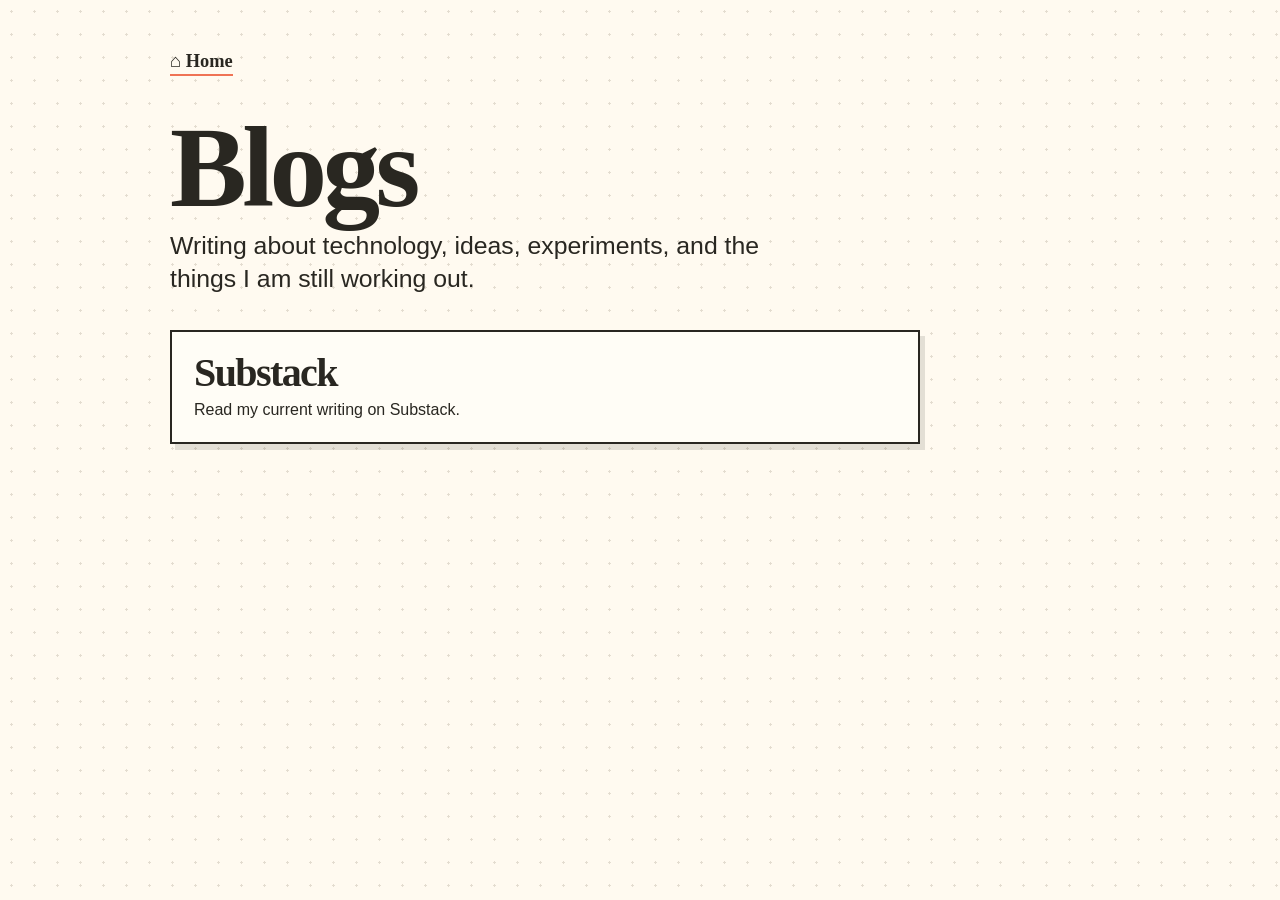
==== blogs/index.html @ 45bda24d "Add projects courses blogs and programs sections" ====
<!doctype html><html lang="en"><head><meta charset="utf-8"><meta name="viewport" content="width=device-width,initial-scale=1"><meta name="description" content="Writing by Gopi."><title>Blogs — GKS Originals</title><link rel="stylesheet" href="../section.css"></head><body><main class="page"><a class="back" href="../">⌂ Home</a><h1>Blogs</h1><p class="intro">Writing about technology, ideas, experiments, and the things I am still working out.</p><section class="list" aria-label="Writing"><a class="item" href="https://substack.com/@gksoriginals"><h2>Substack</h2><p>Read my current writing on Substack.</p></a></section></main></body></html>
---- section.css ----
:root{--ink:#292721;--paper:#fffaf0;--coral:#ef7355;--sun:#ffdc77;--mint:#c8ece2;--lilac:#e4d8f7}*{box-sizing:border-box}body{min-height:100vh;margin:0;color:var(--ink);background-color:var(--paper);background-image:radial-gradient(rgba(92,74,46,.17) 1.1px,transparent 1.1px);background-size:23px 23px;font-family:"Avenir Next",Avenir,sans-serif}.page{width:min(940px,calc(100% - 48px));margin:auto;padding:52px 0 72px}.back{display:inline-flex;align-items:center;gap:8px;color:var(--ink);font:700 1.15rem/1 "Bradley Hand","Comic Sans MS",cursive;text-decoration:none;border-bottom:2px solid var(--coral);padding-bottom:4px}h1,h2{font-family:"Bradley Hand","Comic Sans MS",cursive;letter-spacing:-.04em}h1{margin:44px 0 14px;font-size:clamp(4rem,9vw,7.2rem);line-height:.82}.intro{max-width:650px;margin:0 0 34px;font-size:clamp(1.18rem,2.1vw,1.55rem);line-height:1.35}.list{display:grid;gap:16px;max-width:750px}.item{display:block;padding:21px 22px;border:2.5px solid var(--ink);background:#fffdf6;box-shadow:5px 6px 0 rgba(41,39,33,.13);color:var(--ink);text-decoration:none}.item:nth-child(2n){background:var(--mint)}.item:nth-child(3n){background:var(--lilac)}.item h2{margin:0 0 6px;font-size:clamp(1.8rem,4vw,2.5rem);line-height:1}.item p{margin:0;line-height:1.4}.item:focus-visible,.back:focus-visible{outline:3px solid var(--coral);outline-offset:4px}@media(max-width:600px){.page{width:min(100% - 34px,940px);padding-top:34px}h1{margin-top:36px}}
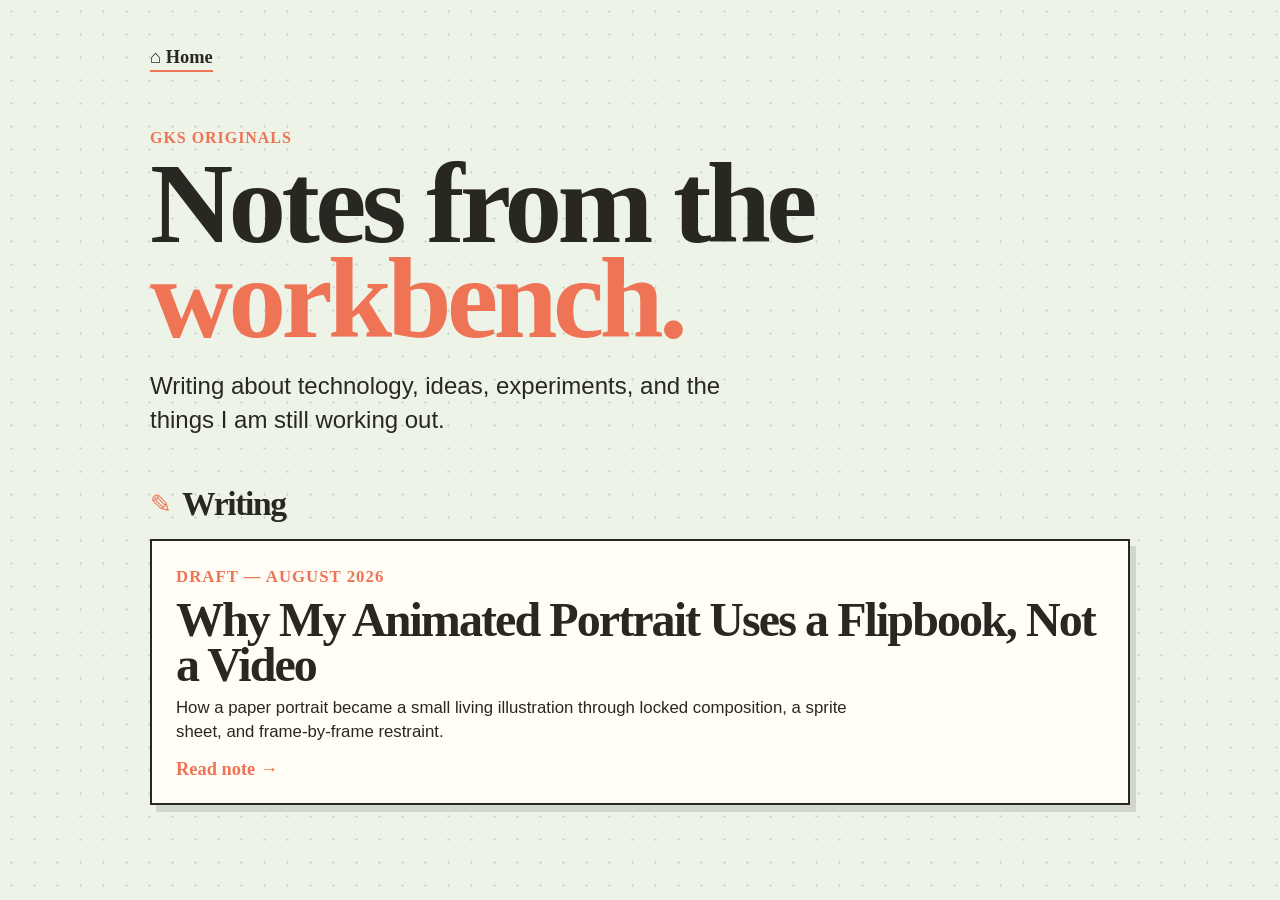
==== commit 26aa558d: "Add Markdown blog and animated portrait post" ====
--- a/blogs/index.html
+++ b/blogs/index.html
@@ -1 +1,112 @@
-<!doctype html><html lang="en"><head><meta charset="utf-8"><meta name="viewport" content="width=device-width,initial-scale=1"><meta name="description" content="Writing by Gopi."><title>Blogs — GKS Originals</title><link rel="stylesheet" href="../section.css"></head><body><main class="page"><a class="back" href="../">⌂ Home</a><h1>Blogs</h1><p class="intro">Writing about technology, ideas, experiments, and the things I am still working out.</p><section class="list" aria-label="Writing"><a class="item" href="https://substack.com/@gksoriginals"><h2>Substack</h2><p>Read my current writing on Substack.</p></a></section></main></body></html>
+<!doctype html>
+<html lang="en">
+<head>
+  <meta charset="utf-8">
+  <meta name="viewport" content="width=device-width, initial-scale=1">
+  <meta name="description" content="Writing by Gopi on technology, learning, and original experiments.">
+  <title>Blogs — GKS Originals</title>
+  <link rel="stylesheet" href="blog.css">
+</head>
+<body>
+  <main class="page">
+    <a class="back" href="../">⌂ Home</a>
+    <header class="masthead">
+      <p class="kicker">GKS Originals</p>
+      <h1>Notes from the<br><span>workbench.</span></h1>
+      <p>Writing about technology, ideas, experiments, and the things I am still working out.</p>
+    </header>
+
+    <section class="writing" aria-labelledby="writing-heading">
+      <div class="section-label"><span>✎</span><h2 id="writing-heading">Writing</h2></div>
+      <div id="post-list" class="post-list" aria-live="polite"></div>
+    </section>
+
+    <article id="article" class="article" hidden aria-live="polite"></article>
+  </main>
+
+  <script src="../assets/vendor/marked.umd.js"></script>
+  <script src="../assets/vendor/mermaid.min.js"></script>
+  <script>
+    const list = document.querySelector('#post-list');
+    const article = document.querySelector('#article');
+    const parameters = new URLSearchParams(window.location.search);
+    const requestedSlug = parameters.get('post');
+
+    function escapeHtml(value) {
+      const element = document.createElement('span');
+      element.textContent = value;
+      return element.innerHTML;
+    }
+
+    function renderList(posts) {
+      if (!posts.length) {
+        list.innerHTML = '<p class="empty-note">The first note is being made right now.</p>';
+        return;
+      }
+      list.innerHTML = posts.map((post) => `
+        <a class="post-card" href="?post=${encodeURIComponent(post.slug)}">
+          <p class="post-date">${escapeHtml(post.date)}</p>
+          <h3>${escapeHtml(post.title)}</h3>
+          <p>${escapeHtml(post.description)}</p>
+          <span class="read-more">Read note →</span>
+        </a>
+      `).join('');
+    }
+
+    async function renderMermaid() {
+      const diagrams = [...article.querySelectorAll('pre > code.language-mermaid')];
+      if (!diagrams.length) return;
+      diagrams.forEach((code) => {
+        const diagram = document.createElement('div');
+        diagram.className = 'mermaid';
+        diagram.textContent = code.textContent;
+        code.parentElement.replaceWith(diagram);
+      });
+      mermaid.initialize({
+        startOnLoad: false,
+        theme: 'base',
+        themeVariables: {
+          primaryColor: '#ffdc77', primaryTextColor: '#292721', primaryBorderColor: '#292721',
+          lineColor: '#292721', secondaryColor: '#c8ece2', tertiaryColor: '#e4d8f7',
+          fontFamily: 'Avenir Next, Avenir, sans-serif'
+        }
+      });
+      await mermaid.run({ nodes: article.querySelectorAll('.mermaid') });
+    }
+
+    async function renderPost(post) {
+      const response = await fetch(`posts/${encodeURIComponent(post.slug)}.md`);
+      if (!response.ok) throw new Error('That note could not be found.');
+      const markdown = await response.text();
+      article.hidden = false;
+      article.innerHTML = `
+        <a class="article-back" href="./">← All notes</a>
+        <p class="post-date">${escapeHtml(post.date)}</p>
+        <h2>${escapeHtml(post.title)}</h2>
+        <p class="article-description">${escapeHtml(post.description)}</p>
+        <div class="article-body">${marked.parse(markdown, { gfm: true })}</div>
+      `;
+      await renderMermaid();
+      article.scrollIntoView({ block: 'start' });
+    }
+
+    async function start() {
+      try {
+        const response = await fetch('posts.json');
+        if (!response.ok) throw new Error('The writing list could not be loaded.');
+        const posts = await response.json();
+        renderList(posts);
+        if (requestedSlug) {
+          const post = posts.find((item) => item.slug === requestedSlug);
+          if (!post) throw new Error('That note could not be found.');
+          await renderPost(post);
+        }
+      } catch (error) {
+        list.innerHTML = `<p class="empty-note">${escapeHtml(error.message)}</p>`;
+      }
+    }
+
+    start();
+  </script>
+</body>
+</html>
--- a/blogs/blog.css
+++ b/blogs/blog.css
@@ -0,0 +1,25 @@
+:root { --ink:#292721; --paper:#edf4e7; --coral:#ef7355; --sun:#ffdc77; --mint:#c8ece2; --lilac:#e4d8f7; --panel:#fffdf6; }
+* { box-sizing:border-box; }
+html { scroll-behavior:smooth; }
+body { min-height:100vh; margin:0; color:var(--ink); background-color:var(--paper); background-image:radial-gradient(rgba(92,74,46,.17) 1.1px,transparent 1.1px); background-size:23px 23px; font-family:"Avenir Next",Avenir,sans-serif; }
+.page { width:min(980px,calc(100% - 40px)); margin:auto; padding:48px 0 80px; }
+.back,.article-back { display:inline-flex; align-items:center; color:var(--ink); font:700 1.15rem/1 "Bradley Hand","Comic Sans MS",cursive; text-decoration:none; border-bottom:2px solid var(--coral); padding-bottom:4px; }
+.masthead { margin:58px 0 48px; max-width:760px; }
+.kicker,.post-date { margin:0 0 10px; color:var(--coral); font:700 1rem/1 "Bradley Hand","Comic Sans MS",cursive; letter-spacing:.06em; text-transform:uppercase; }
+h1,h2,h3 { font-family:"Bradley Hand","Comic Sans MS",cursive; letter-spacing:-.04em; }
+h1 { margin:0; font-size:clamp(4rem,9vw,7.2rem); line-height:.82; }
+h1 span { color:var(--coral); }
+.masthead > p:last-child { max-width:610px; margin:24px 0 0; font-size:clamp(1.15rem,2vw,1.5rem); line-height:1.4; }
+.section-label { display:flex; align-items:center; gap:10px; margin-bottom:16px; }
+.section-label span { font-size:1.6rem; color:var(--coral); }
+.section-label h2 { margin:0; font-size:2.1rem; }
+.post-list { display:grid; gap:16px; }
+.post-card { display:block; padding:24px; color:var(--ink); text-decoration:none; border:2.5px solid var(--ink); background:var(--panel); box-shadow:6px 7px 0 rgba(41,39,33,.14); }
+.post-card:nth-child(3n+2) { background:var(--mint); }.post-card:nth-child(3n) { background:var(--lilac); }
+.post-card h3 { margin:0 0 8px; font-size:clamp(2rem,4vw,3rem); line-height:.95; }.post-card p { max-width:680px; margin:0; font-size:1.05rem; line-height:1.45; }.post-card .post-date { margin-bottom:8px; }.read-more { display:inline-block; margin-top:15px; font:700 1.15rem/1 "Bradley Hand","Comic Sans MS",cursive; color:var(--coral); }
+.post-card:hover .read-more { text-decoration:underline; }.post-card:focus-visible,.back:focus-visible,.article-back:focus-visible { outline:3px solid var(--coral); outline-offset:5px; }
+.empty-note { padding:24px; margin:0; border:2.5px dashed var(--ink); background:var(--panel); font:1.2rem/1.4 "Bradley Hand","Comic Sans MS",cursive; }
+.article { max-width:800px; margin:76px auto 0; padding:34px clamp(22px,5vw,54px) 48px; border:2.5px solid var(--ink); background:var(--panel); box-shadow:8px 9px 0 rgba(41,39,33,.14); }
+.article .post-date { margin-top:32px; }.article > h2 { margin:0; font-size:clamp(3rem,7vw,5.5rem); line-height:.87; }.article-description { max-width:640px; margin:23px 0 34px; font-size:1.3rem; line-height:1.4; }
+.article-body { font-size:1.12rem; line-height:1.65; }.article-body h1,.article-body h2,.article-body h3 { margin:1.6em 0 .5em; line-height:1; }.article-body h1 { font-size:3rem; }.article-body h2 { font-size:2.5rem; }.article-body h3 { font-size:1.9rem; }.article-body p,.article-body ul,.article-body ol { margin:0 0 1.1em; }.article-body li + li { margin-top:.35em; }.article-body a { color:inherit; text-decoration-color:var(--coral); text-decoration-thickness:2px; }.article-body img { display:block; max-width:100%; height:auto; margin:1.8em auto; border:2px solid var(--ink); }.article-body blockquote { margin:1.5em 0; padding:14px 20px; border-left:6px solid var(--coral); background:var(--sun); font:1.35rem/1.4 "Bradley Hand","Comic Sans MS",cursive; }.article-body pre { overflow:auto; padding:18px; border:2px solid var(--ink); background:#292721; color:#fffdf6; }.article-body code { font-family:ui-monospace,SFMono-Regular,Menlo,monospace; font-size:.87em; }.article-body :not(pre) > code { padding:2px 5px; background:var(--mint); }.mermaid { overflow:auto; margin:1.8em 0; padding:18px; border:2px solid var(--ink); background:#fffdf6; text-align:center; }
+@media (max-width:600px) { .page { width:min(100% - 32px,980px); padding-top:34px; }.masthead { margin:42px 0 38px; }.article { margin-top:54px; padding:28px 20px 36px; }.article-body { font-size:1.04rem; } }
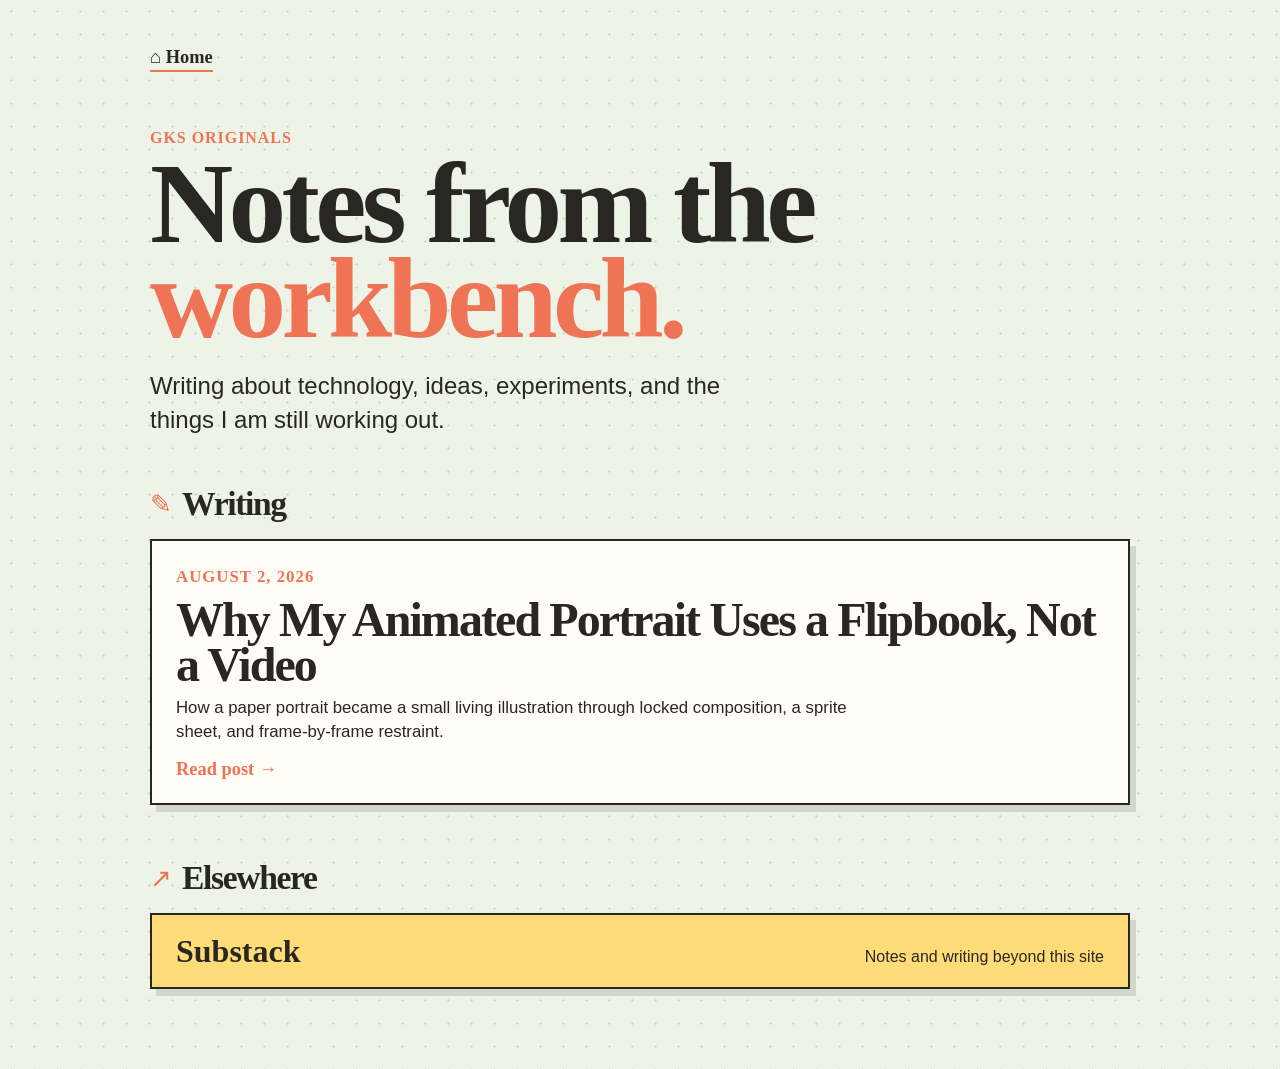
==== commit 9e02581b: "Simplify blog list and separate post pages" ====
--- a/blogs/index.html
+++ b/blogs/index.html
@@ -21,16 +21,17 @@
       <div id="post-list" class="post-list" aria-live="polite"></div>
     </section>
 
-    <article id="article" class="article" hidden aria-live="polite"></article>
+    <section class="elsewhere" aria-labelledby="elsewhere-heading">
+      <div class="section-label"><span>↗</span><h2 id="elsewhere-heading">Elsewhere</h2></div>
+      <a class="elsewhere-link" href="https://substack.com/@gksoriginals" target="_blank" rel="noreferrer">
+        <span>Substack</span>
+        <small>Notes and writing beyond this site</small>
+      </a>
+    </section>
   </main>
 
-  <script src="../assets/vendor/marked.umd.js"></script>
-  <script src="../assets/vendor/mermaid.min.js"></script>
   <script>
     const list = document.querySelector('#post-list');
-    const article = document.querySelector('#article');
-    const parameters = new URLSearchParams(window.location.search);
-    const requestedSlug = parameters.get('post');
 
     function escapeHtml(value) {
       const element = document.createElement('span');
@@ -44,63 +45,21 @@
         return;
       }
       list.innerHTML = posts.map((post) => `
-        <a class="post-card" href="?post=${encodeURIComponent(post.slug)}">
+        <a class="post-card" href="post.html?slug=${encodeURIComponent(post.slug)}">
           <p class="post-date">${escapeHtml(post.date)}</p>
           <h3>${escapeHtml(post.title)}</h3>
           <p>${escapeHtml(post.description)}</p>
-          <span class="read-more">Read note →</span>
+          <span class="read-more">Read post →</span>
         </a>
       `).join('');
     }
 
-    async function renderMermaid() {
-      const diagrams = [...article.querySelectorAll('pre > code.language-mermaid')];
-      if (!diagrams.length) return;
-      diagrams.forEach((code) => {
-        const diagram = document.createElement('div');
-        diagram.className = 'mermaid';
-        diagram.textContent = code.textContent;
-        code.parentElement.replaceWith(diagram);
-      });
-      mermaid.initialize({
-        startOnLoad: false,
-        theme: 'base',
-        themeVariables: {
-          primaryColor: '#ffdc77', primaryTextColor: '#292721', primaryBorderColor: '#292721',
-          lineColor: '#292721', secondaryColor: '#c8ece2', tertiaryColor: '#e4d8f7',
-          fontFamily: 'Avenir Next, Avenir, sans-serif'
-        }
-      });
-      await mermaid.run({ nodes: article.querySelectorAll('.mermaid') });
-    }
-
-    async function renderPost(post) {
-      const response = await fetch(`posts/${encodeURIComponent(post.slug)}.md`);
-      if (!response.ok) throw new Error('That note could not be found.');
-      const markdown = await response.text();
-      article.hidden = false;
-      article.innerHTML = `
-        <a class="article-back" href="./">← All notes</a>
-        <p class="post-date">${escapeHtml(post.date)}</p>
-        <h2>${escapeHtml(post.title)}</h2>
-        <p class="article-description">${escapeHtml(post.description)}</p>
-        <div class="article-body">${marked.parse(markdown, { gfm: true })}</div>
-      `;
-      await renderMermaid();
-      article.scrollIntoView({ block: 'start' });
-    }
-
     async function start() {
       try {
-        const response = await fetch('posts.json');
+        const response = await fetch('posts.json', { cache: 'no-store' });
         if (!response.ok) throw new Error('The writing list could not be loaded.');
         const posts = await response.json();
         renderList(posts);
-        if (requestedSlug) {
-          const post = posts.find((item) => item.slug === requestedSlug);
-          if (!post) throw new Error('That note could not be found.');
-          await renderPost(post);
-        }
       } catch (error) {
         list.innerHTML = `<p class="empty-note">${escapeHtml(error.message)}</p>`;
       }
--- a/blogs/blog.css
+++ b/blogs/blog.css
@@ -19,7 +19,8 @@
 .post-card h3 { margin:0 0 8px; font-size:clamp(2rem,4vw,3rem); line-height:.95; }.post-card p { max-width:680px; margin:0; font-size:1.05rem; line-height:1.45; }.post-card .post-date { margin-bottom:8px; }.read-more { display:inline-block; margin-top:15px; font:700 1.15rem/1 "Bradley Hand","Comic Sans MS",cursive; color:var(--coral); }
 .post-card:hover .read-more { text-decoration:underline; }.post-card:focus-visible,.back:focus-visible,.article-back:focus-visible { outline:3px solid var(--coral); outline-offset:5px; }
 .empty-note { padding:24px; margin:0; border:2.5px dashed var(--ink); background:var(--panel); font:1.2rem/1.4 "Bradley Hand","Comic Sans MS",cursive; }
-.article { max-width:800px; margin:76px auto 0; padding:34px clamp(22px,5vw,54px) 48px; border:2.5px solid var(--ink); background:var(--panel); box-shadow:8px 9px 0 rgba(41,39,33,.14); }
-.article .post-date { margin-top:32px; }.article > h2 { margin:0; font-size:clamp(3rem,7vw,5.5rem); line-height:.87; }.article-description { max-width:640px; margin:23px 0 34px; font-size:1.3rem; line-height:1.4; }
+.elsewhere { margin-top:54px; }.elsewhere-link { display:flex; align-items:baseline; justify-content:space-between; gap:18px; padding:20px 24px; border:2.5px solid var(--ink); background:var(--sun); color:var(--ink); text-decoration:none; box-shadow:6px 7px 0 rgba(41,39,33,.14); }.elsewhere-link span { font:700 2rem/1 "Bradley Hand","Comic Sans MS",cursive; }.elsewhere-link small { font-size:1rem; text-align:right; }.elsewhere-link:hover span { text-decoration:underline; }
+.article { max-width:800px; margin:56px auto 0; padding:34px clamp(22px,5vw,54px) 48px; border:2.5px solid var(--ink); background:var(--panel); box-shadow:8px 9px 0 rgba(41,39,33,.14); }.post-page .article { margin-top:38px; }
+.article .post-date { margin:0 0 14px; }.article > h1 { margin:0; font-size:clamp(3rem,7vw,5.5rem); line-height:.87; }.article-description { max-width:640px; margin:23px 0 34px; font-size:1.3rem; line-height:1.4; }
 .article-body { font-size:1.12rem; line-height:1.65; }.article-body h1,.article-body h2,.article-body h3 { margin:1.6em 0 .5em; line-height:1; }.article-body h1 { font-size:3rem; }.article-body h2 { font-size:2.5rem; }.article-body h3 { font-size:1.9rem; }.article-body p,.article-body ul,.article-body ol { margin:0 0 1.1em; }.article-body li + li { margin-top:.35em; }.article-body a { color:inherit; text-decoration-color:var(--coral); text-decoration-thickness:2px; }.article-body img { display:block; max-width:100%; height:auto; margin:1.8em auto; border:2px solid var(--ink); }.article-body blockquote { margin:1.5em 0; padding:14px 20px; border-left:6px solid var(--coral); background:var(--sun); font:1.35rem/1.4 "Bradley Hand","Comic Sans MS",cursive; }.article-body pre { overflow:auto; padding:18px; border:2px solid var(--ink); background:#292721; color:#fffdf6; }.article-body code { font-family:ui-monospace,SFMono-Regular,Menlo,monospace; font-size:.87em; }.article-body :not(pre) > code { padding:2px 5px; background:var(--mint); }.mermaid { overflow:auto; margin:1.8em 0; padding:18px; border:2px solid var(--ink); background:#fffdf6; text-align:center; }
-@media (max-width:600px) { .page { width:min(100% - 32px,980px); padding-top:34px; }.masthead { margin:42px 0 38px; }.article { margin-top:54px; padding:28px 20px 36px; }.article-body { font-size:1.04rem; } }
+@media (max-width:600px) { .page { width:min(100% - 32px,980px); padding-top:34px; }.masthead { margin:42px 0 38px; }.elsewhere-link { align-items:flex-start; flex-direction:column; gap:8px; }.elsewhere-link small { text-align:left; }.article { margin-top:54px; padding:28px 20px 36px; }.post-page .article { margin-top:32px; }.article-body { font-size:1.04rem; } }
